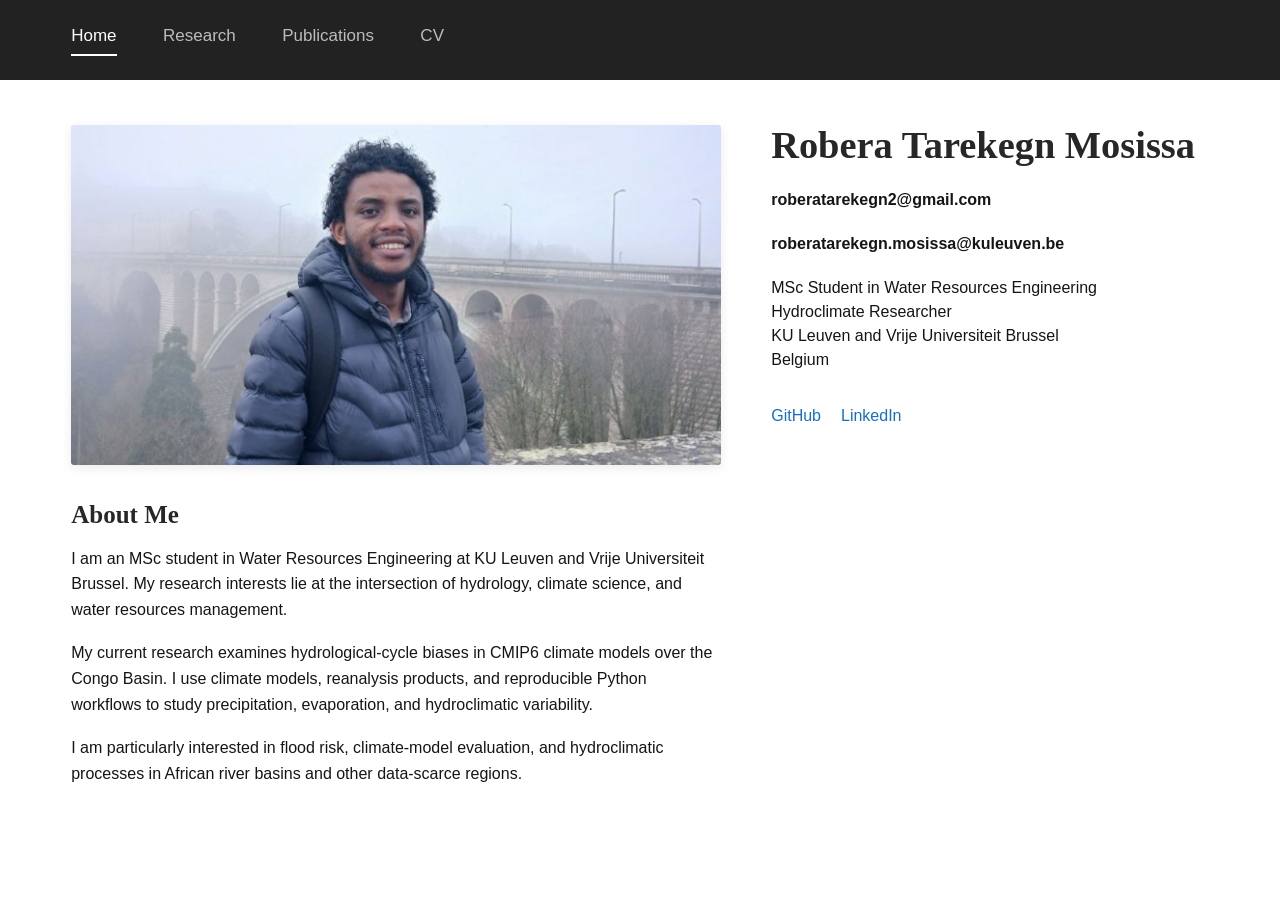
==== index.html @ dc9e5067 "Update index.html" ====
<!DOCTYPE html>
<html lang="en">

<head>
    <meta charset="UTF-8">

    <meta
        name="viewport"
        content="width=device-width, initial-scale=1.0"
    >

    <meta
        name="description"
        content="Academic profile of Robera Tarekegn Mosissa, MSc student in Water Resources Engineering and hydroclimate researcher."
    >

    <title>Robera Mosissa | Hydroclimate Researcher</title>

    <link rel="stylesheet" href="style.css">
</head>

<body>

    <header class="site-header">

        <nav class="navbar" aria-label="Main navigation">

            <a href="index.html" class="active" aria-current="page">
                Home
            </a>

            <a href="research.html">
                Research
            </a>

            <a href="publications.html">
                Publications
            </a>

            <a href="cv.html">
                CV
            </a>

        </nav>

    </header>

    <main class="container">

        <section class="Profile">

            <!-- Left column: photograph and biography -->

            <div class="Profile-left">

                <div class="Profile-image">

                    <img
                        src="Profile.jpg"
                        alt="Robera Tarekegn Mosissa"
                    >

                </div>

                <section class="biography" aria-labelledby="about-heading">

                    <h2 id="about-heading">About Me</h2>

                    <p>
                        I am an MSc student in Water Resources Engineering at
                        KU Leuven and Vrije Universiteit Brussel. My research
                        interests lie at the intersection of hydrology, climate
                        science, and water resources management.
                    </p>

                    <p>
                        My current research examines hydrological-cycle biases
                        in CMIP6 climate models over the Congo Basin. I use
                        climate models, reanalysis products, and reproducible
                        Python workflows to study precipitation, evaporation,
                        and hydroclimatic variability.
                    </p>

                    <p>
                        I am particularly interested in flood risk,
                        climate-model evaluation, and hydroclimatic processes
                        in African river basins and other data-scarce regions.
                    </p>

                </section>

            </div>

            <!-- Right column: profile information -->

            <aside class="Profile-details">

                <h1>Robera Tarekegn Mosissa</h1>

                <p class="email email primary">

                    <a href="mailto:roberatarekegn2@gmail.com">
                        roberatarekegn2@gmail.com
                    </a>
                    </p>
                     <p class="email email institutional">

                    <a href="mailto:roberatarekegn.mosissa@kuleuven.be">
                        roberatarekegn.mosissa@kuleuven.be
                    </a>

                </p>

                <p>
                    MSc Student in Water Resources Engineering<br>
                    Hydroclimate Researcher<br>
                    KU Leuven and Vrije Universiteit Brussel<br>
                    Belgium
                </p>

                <div class="Profile-links">

                    <a
                        href="https://github.com/RoberaTarekegnMosissa"
                        target="_blank"
                        rel="noopener noreferrer"
                    >
                        GitHub
                    </a>

                    <a
                        href="https://www.linkedin.com/in/robera-tarekegn-mosissa-3463221a8/"
                        target="_blank"
                        rel="noopener noreferrer"
                    >
                        LinkedIn
                    </a>

                </div>

            </aside>

        </section>

    </main>

</body>

</html>
---- style.css ----
* {
    box-sizing: border-box;
}

html,
body {
    margin: 0;
    padding: 0;
}

body {
    background-color: #ffffff;
    color: #151515;
    font-family: Arial, Helvetica, sans-serif;
    font-size: 16px;
    line-height: 1.45;
}

/* Navigation */

.site-header {
    width: 100%;
    background-color: #222222;
}

.navbar {
    width: min(92%, 1450px);
    margin: 0 auto;
    padding: 24px 20px;
}

.navbar a {
    display: inline-block;
    margin-right: 42px;
    padding-bottom: 5px;
    color: #bcbcbc;
    font-size: 17px;
    text-decoration: none;
    transition: color 0.2s ease;
}

.navbar a:hover {
    color: #ffffff;
}

/* Active navigation tab */

.navbar a.active {
    color: #ffffff;
    border-bottom: 2px solid #ffffff;
}

/* Main content */

.container {
    width: min(92%, 1450px);
    margin: 0 auto;
    padding: 45px 20px 80px;
}

/* Profile section */

.Profile {
    display: grid;
    grid-template-columns: minmax(400px, 650px) minmax(240px, 1fr);
    gap: 50px;
    align-items: start;
}

.Profile-left {
    min-width: 0;
}

/* Profile photograph */

.Profile-image {
    width: 100%;
    height: 340px;
    overflow: hidden;
    border-radius: 3px;
    box-shadow: 0 3px 12px rgba(0, 0, 0, 0.08);
}

.Profile-image img {
    display: block;
    width: 100%;
    height: 100%;
    object-fit: cover;
    object-position: center 30%;
}

/* Profile information */

.Profile-details {
    padding: 0;
}

.Profile-details h1 {
    margin: 0 0 22px;
    color: #272727;
    font-family: Georgia, "Times New Roman", serif;
    font-size: clamp(30px, 3vw, 42px);
    line-height: 1.08;
}

.Profile-details p {
    margin: 0 0 20px;
    font-size: 16px;
    line-height: 1.5;
}

/* Email */

.email {
    font-weight: 700;
    overflow-wrap: anywhere;
}

.email a {
    color: #151515;
    text-decoration: none;
}

.email a:hover {
    color: #176dcc;
    text-decoration: underline;
}

/* Social links */

.Profile-links {
    display: flex;
    flex-wrap: wrap;
    gap: 20px;
    margin-top: 32px;
}

.Profile-links a {
    display: inline-block;
    color: #176dcc;
    font-size: 16px;
    text-decoration: none;
}

.Profile-links a:hover {
    text-decoration: underline;
}

/* Biography */

.biography {
    width: 100%;
    margin-top: 35px;
}

.biography h2 {
    margin: 0 0 16px;
    color: #272727;
    font-family: Georgia, "Times New Roman", serif;
    font-size: 25px;
    line-height: 1.2;
}

.biography p {
    margin: 0 0 18px;
    font-size: 16px;
    line-height: 1.6;
    text-align: left;
}

/* Tablet */

@media (max-width: 900px) {
    .Profile {
        grid-template-columns: 1fr;
        gap: 30px;
    }

    .Profile-image {
        max-width: 650px;
        height: 340px;
    }

    .Profile-details {
        grid-row: 2;
    }

    .biography {
        margin-top: 30px;
    }
}

/* Mobile */

@media (max-width: 600px) {
    .navbar {
        width: 100%;
        padding: 16px 20px;
    }

    .navbar a {
        margin: 4px 18px 4px 0;
        font-size: 15px;
    }

    .container {
        width: 100%;
        padding: 25px 20px 60px;
    }

    .Profile-image {
        height: 260px;
    }

    .Profile-details h1 {
        font-size: 30px;
    }

    .Profile-details p,
    .Profile-links a,
    .biography p {
        font-size: 15px;
    }

    .biography h2 {
        font-size: 23px;
    }

    .Profile-links {
        gap: 16px;
        margin-top: 25px;
    }
}
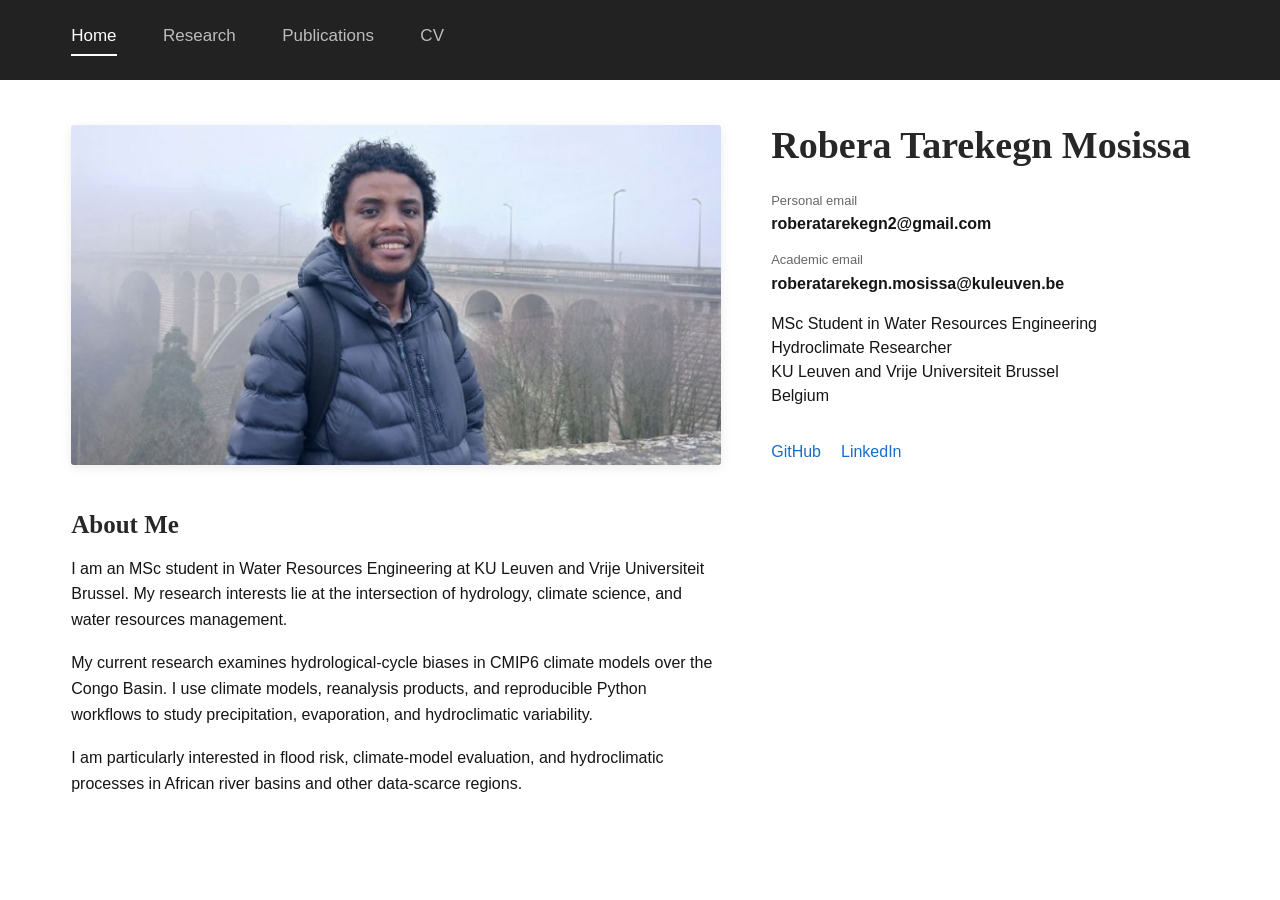
==== commit bfa2a3f5: "Update index.html" ====
--- a/index.html
+++ b/index.html
@@ -98,12 +98,14 @@
                 <h1>Robera Tarekegn Mosissa</h1>
 
                 <p class="email email primary">
+                     <span>Personal email</span>
 
                     <a href="mailto:roberatarekegn2@gmail.com">
                         roberatarekegn2@gmail.com
                     </a>
                     </p>
                      <p class="email email institutional">
+                          <span>Academic email</span>
 
                     <a href="mailto:roberatarekegn.mosissa@kuleuven.be">
                         roberatarekegn.mosissa@kuleuven.be
--- a/style.css
+++ b/style.css
@@ -58,7 +58,7 @@
     padding: 45px 20px 80px;
 }
 
-/* Profile section */
+/* Profile layout */
 
 .Profile {
     display: grid;
@@ -96,34 +96,52 @@
 }
 
 .Profile-details h1 {
-    margin: 0 0 22px;
+    margin: 0 0 25px;
     color: #272727;
     font-family: Georgia, "Times New Roman", serif;
-    font-size: clamp(30px, 3vw, 42px);
+    font-size: clamp(30px, 3vw, 38px);
     line-height: 1.08;
 }
 
 .Profile-details p {
-    margin: 0 0 20px;
     font-size: 16px;
     line-height: 1.5;
 }
 
-/* Email */
+/* Email addresses */
 
 .email {
-    font-weight: 700;
+    margin: 0 0 14px;
     overflow-wrap: anywhere;
+}
+
+.email span {
+    display: block;
+    margin-bottom: 2px;
+    color: #666666;
+    font-size: 13px;
+    font-weight: 400;
 }
 
 .email a {
     color: #151515;
+    font-weight: 700;
     text-decoration: none;
 }
 
 .email a:hover {
     color: #176dcc;
     text-decoration: underline;
+}
+
+.email-secondary a {
+    font-weight: 400;
+}
+
+/* Position and affiliation */
+
+.position {
+    margin: 30px 0 0;
 }
 
 /* Social links */
@@ -150,7 +168,7 @@
 
 .biography {
     width: 100%;
-    margin-top: 35px;
+    margin-top: 45px;
 }
 
 .biography h2 {
@@ -186,7 +204,7 @@
     }
 
     .biography {
-        margin-top: 30px;
+        margin-top: 35px;
     }
 }
 
@@ -208,11 +226,16 @@
         padding: 25px 20px 60px;
     }
 
+    .Profile {
+        gap: 25px;
+    }
+
     .Profile-image {
         height: 260px;
     }
 
     .Profile-details h1 {
+        margin-bottom: 22px;
         font-size: 30px;
     }
 
@@ -222,12 +245,24 @@
         font-size: 15px;
     }
 
-    .biography h2 {
-        font-size: 23px;
+    .email span {
+        font-size: 12px;
+    }
+
+    .position {
+        margin-top: 25px;
     }
 
     .Profile-links {
         gap: 16px;
         margin-top: 25px;
     }
-}
+
+    .biography {
+        margin-top: 30px;
+    }
+
+    .biography h2 {
+        font-size: 23px;
+    }
+}
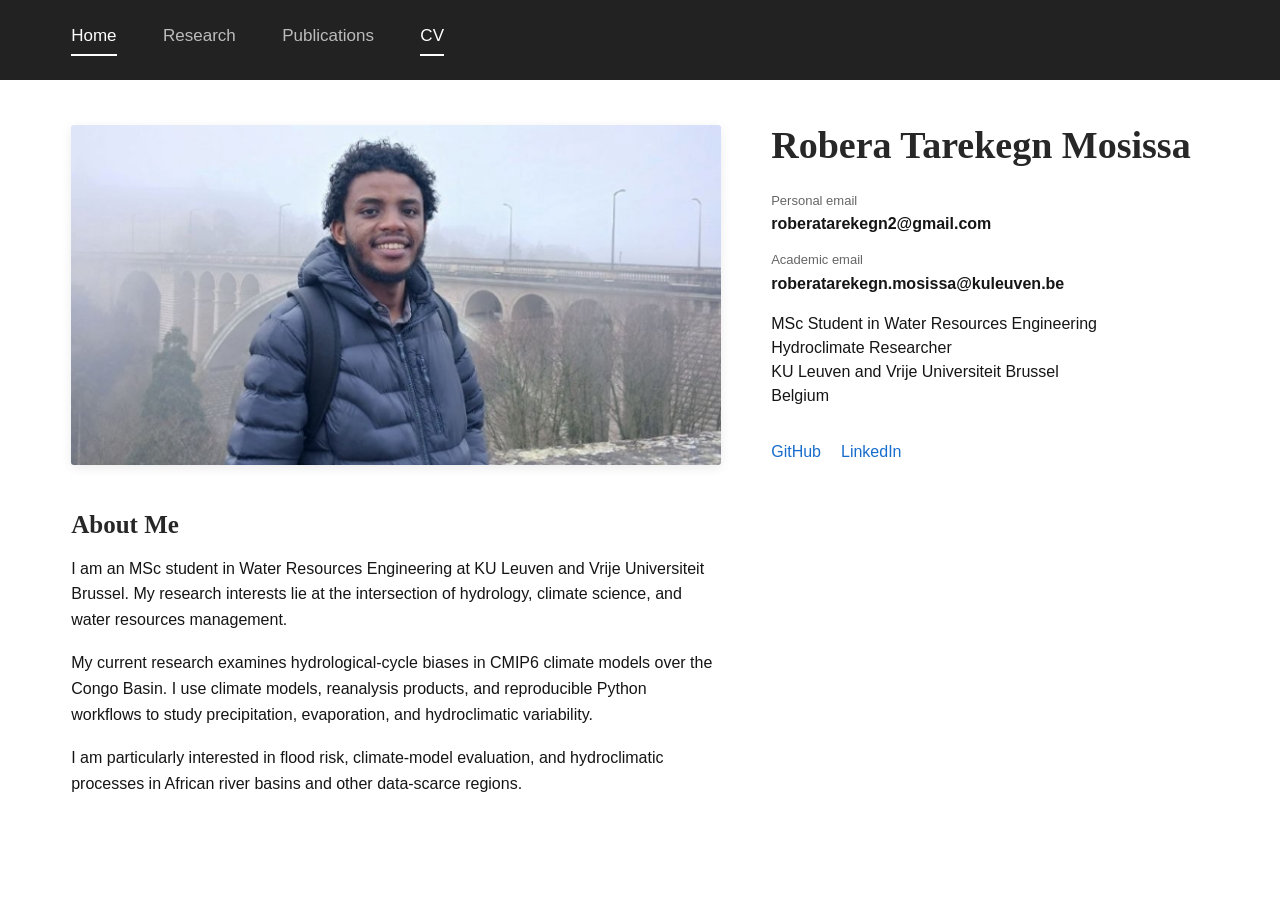
==== commit 1155b24d: "Update index.html" ====
--- a/index.html
+++ b/index.html
@@ -37,9 +37,8 @@
                 Publications
             </a>
 
-            <a href="cv.html">
-                CV
-            </a>
+            <a href="CV.html" class="active" aria-current="page">CV</a>
+            
 
         </nav>
 
--- a/style.css
+++ b/style.css
@@ -266,3 +266,76 @@
         font-size: 23px;
     }
 }
+/* CV page */
+
+.cv-page {
+    width: 100%;
+}
+
+.cv-heading {
+    display: flex;
+    justify-content: space-between;
+    align-items: center;
+    gap: 30px;
+    margin-bottom: 25px;
+}
+
+.cv-heading h1 {
+    margin: 0 0 8px;
+    color: #272727;
+    font-family: Georgia, "Times New Roman", serif;
+    font-size: 36px;
+}
+
+.cv-heading p {
+    margin: 0;
+    font-size: 16px;
+}
+
+.download-button {
+    display: inline-block;
+    flex-shrink: 0;
+    padding: 11px 20px;
+    border-radius: 4px;
+    background-color: #176dcc;
+    color: #ffffff;
+    font-size: 15px;
+    text-decoration: none;
+}
+
+.download-button:hover {
+    background-color: #1058a8;
+}
+
+.cv-viewer {
+    display: block;
+    width: 100%;
+    height: 900px;
+    border: 1px solid #d5d5d5;
+}
+
+.cv-fallback {
+    margin-top: 15px;
+    font-size: 15px;
+}
+
+.cv-fallback a {
+    color: #176dcc;
+}
+
+/* CV page on mobile */
+
+@media (max-width: 600px) {
+    .cv-heading {
+        align-items: flex-start;
+        flex-direction: column;
+    }
+
+    .cv-heading h1 {
+        font-size: 30px;
+    }
+
+    .cv-viewer {
+        height: 650px;
+    }
+}
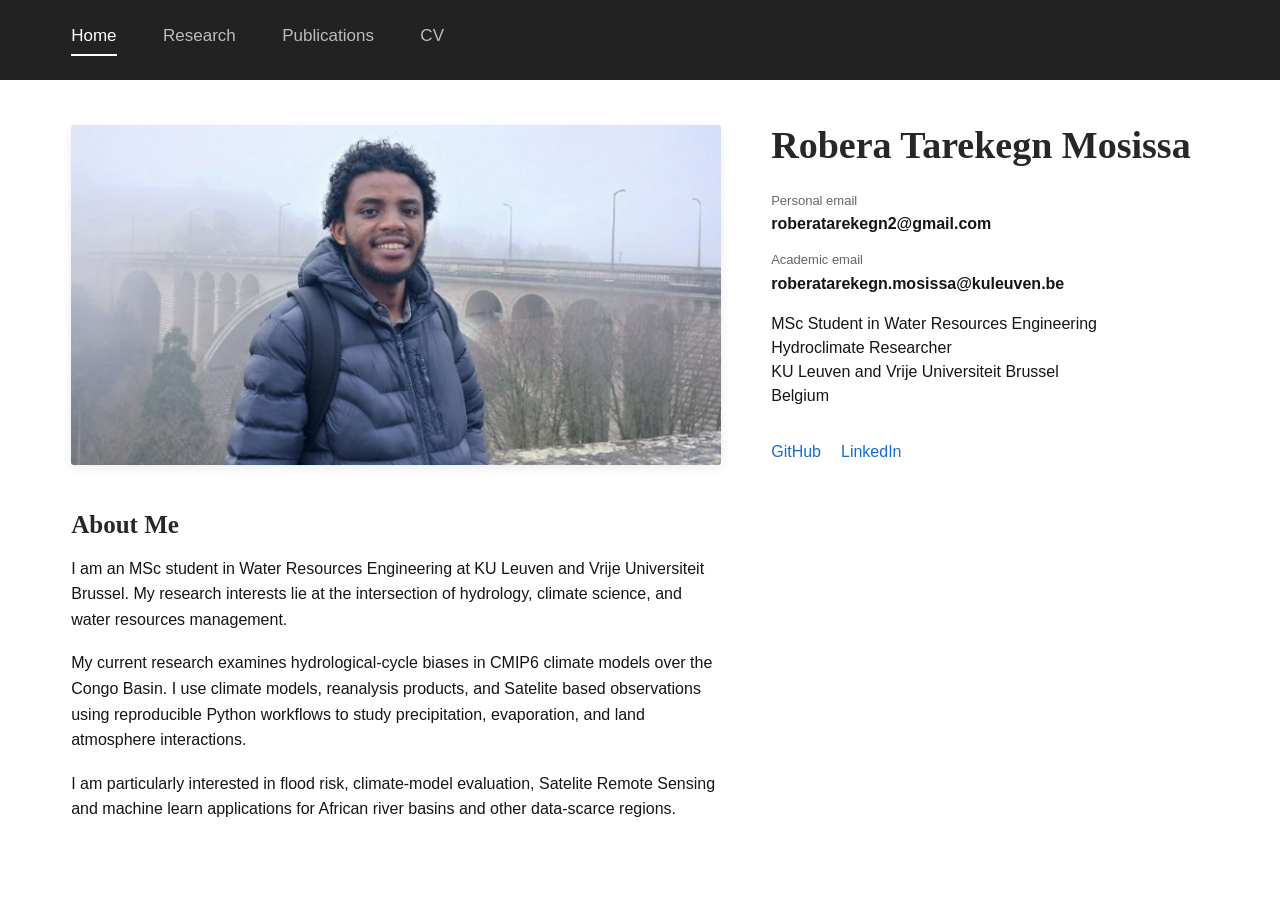
==== commit 7a6040e7: "Update index.html" ====
--- a/index.html
+++ b/index.html
@@ -29,7 +29,7 @@
                 Home
             </a>
 
-            <a href="research.html">
+            <a href="Research.html">
                 Research
             </a>
 
@@ -37,7 +37,7 @@
                 Publications
             </a>
 
-            <a href="CV.html" class="active" aria-current="page">CV</a>
+            <a href="CV.html">CV</a>
             
 
         </nav>
@@ -75,15 +75,15 @@
                     <p>
                         My current research examines hydrological-cycle biases
                         in CMIP6 climate models over the Congo Basin. I use
-                        climate models, reanalysis products, and reproducible
-                        Python workflows to study precipitation, evaporation,
-                        and hydroclimatic variability.
+                        climate models, reanalysis products, and Satelite based observations
+                        using reproducible Python workflows to study precipitation, evaporation,
+                        and land atmosphere interactions.
                     </p>
 
                     <p>
                         I am particularly interested in flood risk,
-                        climate-model evaluation, and hydroclimatic processes
-                        in African river basins and other data-scarce regions.
+                        climate-model evaluation, Satelite Remote Sensing and machine learn
+                        applications for African river basins and other data-scarce regions.
                     </p>
 
                 </section>
@@ -92,18 +92,18 @@
 
             <!-- Right column: profile information -->
 
-            <aside class="Profile-details">
+            <div class="Profile-details">
 
                 <h1>Robera Tarekegn Mosissa</h1>
 
-                <p class="email email primary">
+                <p class="email primary">
                      <span>Personal email</span>
 
                     <a href="mailto:roberatarekegn2@gmail.com">
                         roberatarekegn2@gmail.com
                     </a>
                     </p>
-                     <p class="email email institutional">
+                     <p class="email institutional">
                           <span>Academic email</span>
 
                     <a href="mailto:roberatarekegn.mosissa@kuleuven.be">
@@ -139,7 +139,7 @@
 
                 </div>
 
-            </aside>
+            </div>
 
         </section>
 
--- a/style.css
+++ b/style.css
@@ -16,7 +16,6 @@
     line-height: 1.45;
 }
 
-/* Navigation */
 
 .site-header {
     width: 100%;
@@ -43,7 +42,6 @@
     color: #ffffff;
 }
 
-/* Active navigation tab */
 
 .navbar a.active {
     color: #ffffff;
@@ -339,3 +337,62 @@
         height: 650px;
     }
 }
+/* Research page */
+
+.Research-page {
+    max-width: 900px;
+}
+
+.Research-page > h1 {
+    margin: 0 0 35px;
+    color: #272727;
+    font-family: Georgia, "Times New Roman", serif;
+    font-size: 38px;
+}
+
+.Research-project {
+    padding-left: 25px;
+    border-left: 4px solid #176dcc;
+}
+
+.Research-label {
+    margin: 0 0 10px;
+    color: #176dcc;
+    font-size: 14px;
+    font-weight: 700;
+    letter-spacing: 0.04em;
+    text-transform: uppercase;
+}
+
+.Research-project h2 {
+    margin: 0 0 20px;
+    color: #272727;
+    font-family: Georgia, "Times New Roman", serif;
+    font-size: 28px;
+    line-height: 1.3;
+}
+
+.Research-project p {
+    margin: 0 0 18px;
+    font-size: 16px;
+    line-height: 1.7;
+}
+
+@media (max-width: 600px) {
+    .Research-page > h1 {
+        margin-bottom: 25px;
+        font-size: 32px;
+    }
+
+    .Research-project {
+        padding-left: 18px;
+    }
+
+    .Research-project h2 {
+        font-size: 23px;
+    }
+
+    .Research-project p {
+        font-size: 15px;
+    }
+}
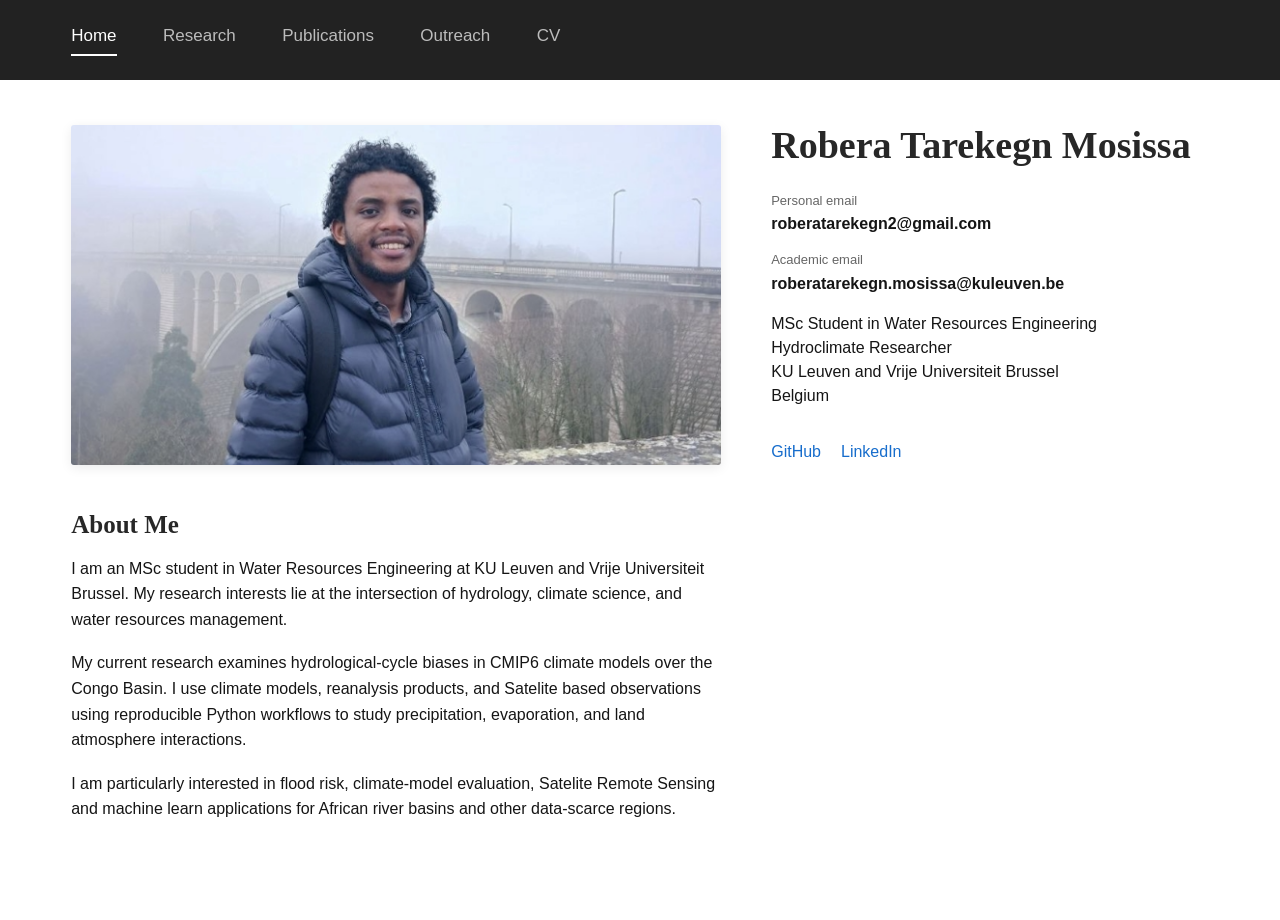
==== commit 6478957a: "Update index.html" ====
--- a/index.html
+++ b/index.html
@@ -36,6 +36,9 @@
             <a href="publications.html">
                 Publications
             </a>
+            <a href="Outreach.html">
+                Outreach
+             </a>
 
             <a href="CV.html">CV</a>
             
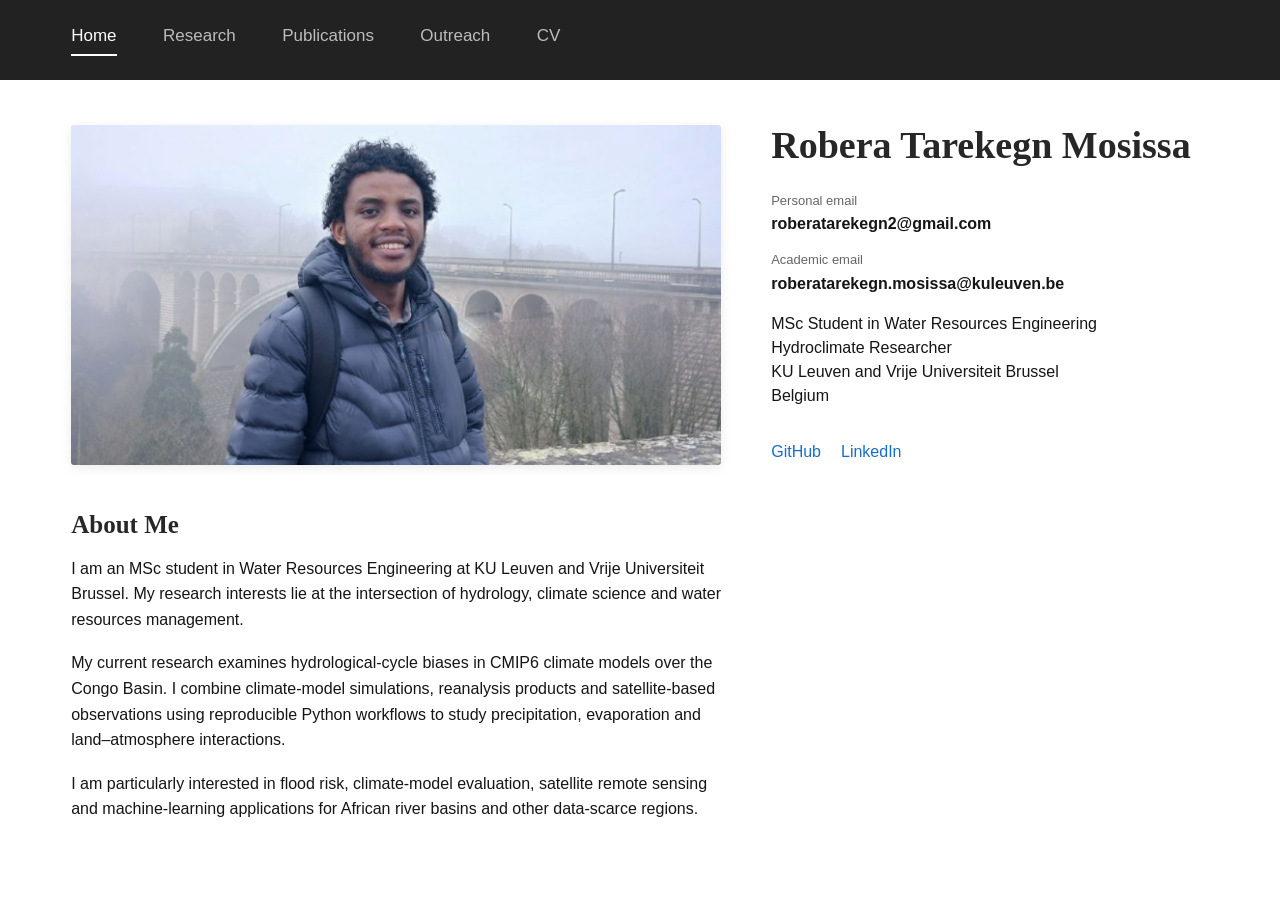
==== commit c712bfe1: "Update index.html" ====
--- a/index.html
+++ b/index.html
@@ -25,7 +25,11 @@
 
         <nav class="navbar" aria-label="Main navigation">
 
-            <a href="index.html" class="active" aria-current="page">
+            <a
+                href="index.html"
+                class="active"
+                aria-current="page"
+            >
                 Home
             </a>
 
@@ -36,12 +40,14 @@
             <a href="publications.html">
                 Publications
             </a>
+
             <a href="Outreach.html">
                 Outreach
-             </a>
+            </a>
 
-            <a href="CV.html">CV</a>
-            
+            <a href="CV.html">
+                CV
+            </a>
 
         </nav>
 
@@ -59,12 +65,16 @@
 
                     <img
                         src="Profile.jpg"
-                        alt="Robera Tarekegn Mosissa"
+                        alt="Portrait of Robera Tarekegn Mosissa"
+                        loading="lazy"
                     >
 
                 </div>
 
-                <section class="biography" aria-labelledby="about-heading">
+                <section
+                    class="biography"
+                    aria-labelledby="about-heading"
+                >
 
                     <h2 id="about-heading">About Me</h2>
 
@@ -72,21 +82,23 @@
                         I am an MSc student in Water Resources Engineering at
                         KU Leuven and Vrije Universiteit Brussel. My research
                         interests lie at the intersection of hydrology, climate
-                        science, and water resources management.
+                        science and water resources management.
                     </p>
 
                     <p>
                         My current research examines hydrological-cycle biases
-                        in CMIP6 climate models over the Congo Basin. I use
-                        climate models, reanalysis products, and Satelite based observations
-                        using reproducible Python workflows to study precipitation, evaporation,
-                        and land atmosphere interactions.
+                        in CMIP6 climate models over the Congo Basin. I combine
+                        climate-model simulations, reanalysis products and
+                        satellite-based observations using reproducible Python
+                        workflows to study precipitation, evaporation and
+                        land–atmosphere interactions.
                     </p>
 
                     <p>
                         I am particularly interested in flood risk,
-                        climate-model evaluation, Satelite Remote Sensing and machine learn
-                        applications for African river basins and other data-scarce regions.
+                        climate-model evaluation, satellite remote sensing
+                        and machine-learning applications for African river
+                        basins and other data-scarce regions.
                     </p>
 
                 </section>
@@ -100,14 +112,18 @@
                 <h1>Robera Tarekegn Mosissa</h1>
 
                 <p class="email primary">
-                     <span>Personal email</span>
+
+                    <span>Personal email</span>
 
                     <a href="mailto:roberatarekegn2@gmail.com">
                         roberatarekegn2@gmail.com
                     </a>
-                    </p>
-                     <p class="email institutional">
-                          <span>Academic email</span>
+
+                </p>
+
+                <p class="email institutional">
+
+                    <span>Academic email</span>
 
                     <a href="mailto:roberatarekegn.mosissa@kuleuven.be">
                         roberatarekegn.mosissa@kuleuven.be
